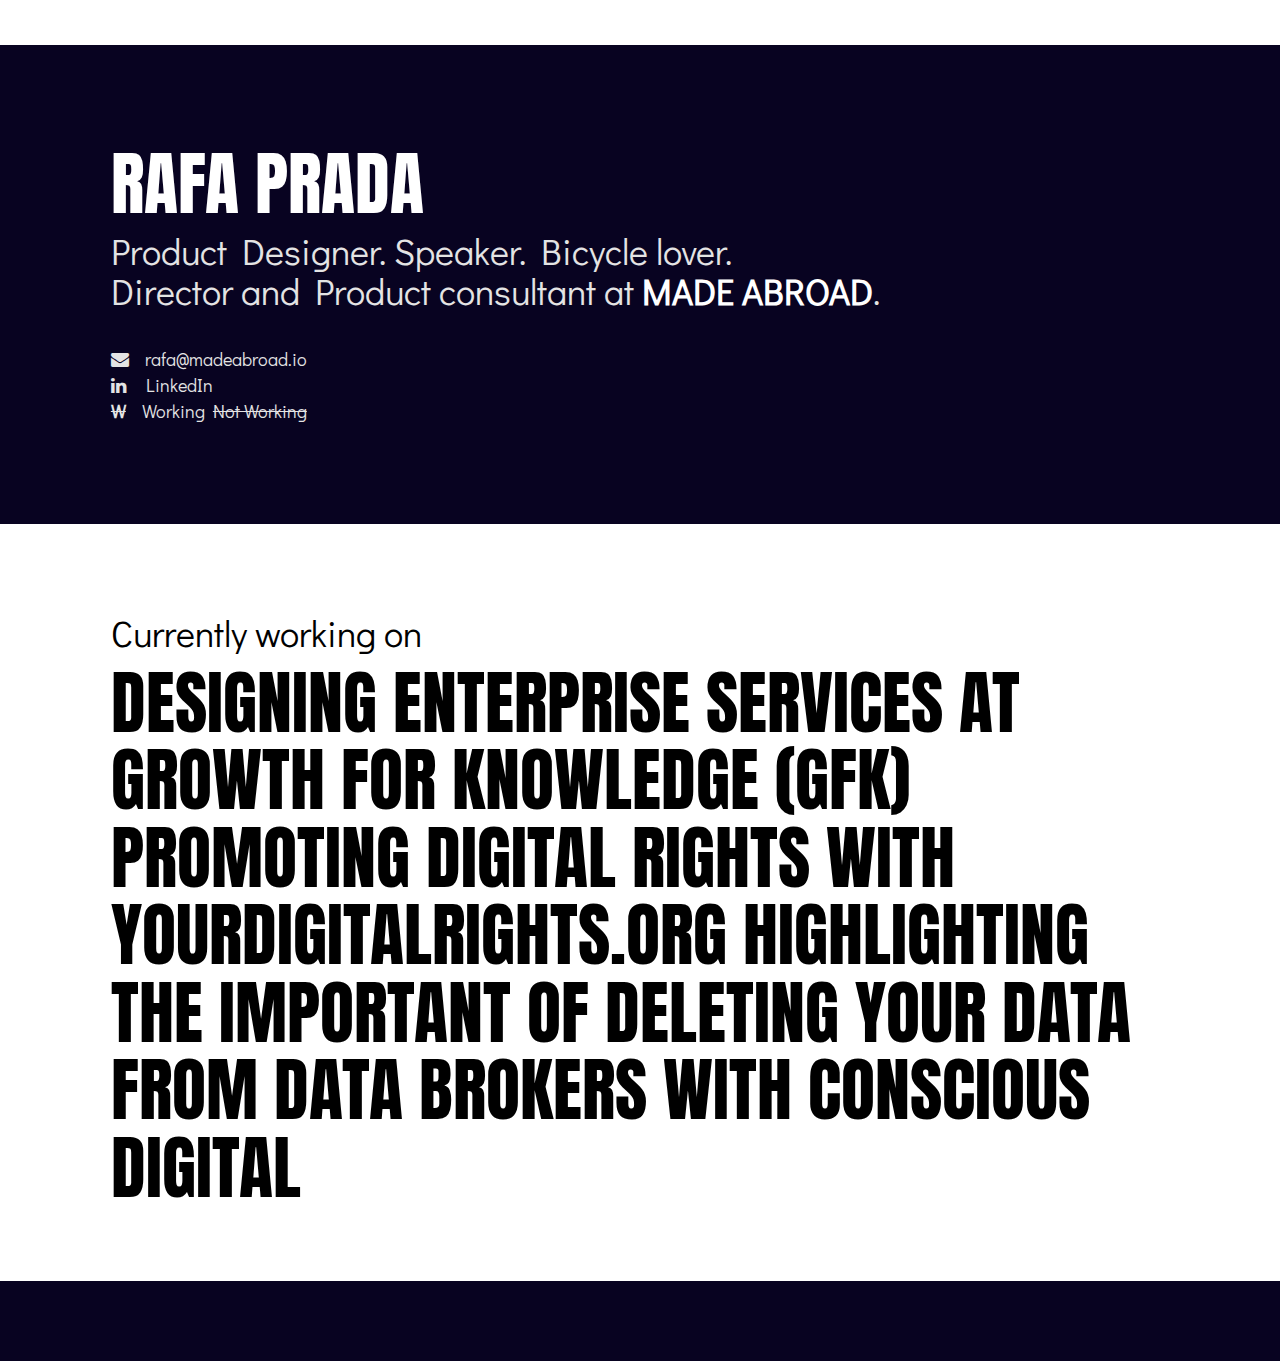
==== index.html @ 38d5f81b "html" ====
<!DOCTYPE html>
<html lang="en">
<head>
  <meta charset="utf-8">
  <title>Rafa Prada - Senior Product Designer</title>
  <meta name="viewport" content="width=device-width, initial-scale=1.0">
  <meta name="description" content="Design leader crafting Ideas, Products and Experiences.">

	<link href="css/bootstrap.css" rel="stylesheet">
	<link href="css/rp-style.css" rel="stylesheet">
	<link href="https://fonts.googleapis.com/css?family=Anton" rel="stylesheet">
	<link rel="stylesheet" href="//maxcdn.bootstrapcdn.com/font-awesome/4.3.0/css/font-awesome.min.css">
	<link href='http://fonts.googleapis.com/css?family=Didact+Gothic' rel='stylesheet' type='text/css'>
	<link rel="shortcut icon" href="http://desigggn.rafaprada.info/case/favicon.ico">

	<script type="text/javascript" src="../../js/jquery.min.js"></script>
	<script type="text/javascript" src="../../js/bootstrap.min.js"></script>

<script>
    (function(f,b){
        var c;
        f.hj=f.hj||function(){(f.hj.q=f.hj.q||[]).push(arguments)};
        f._hjSettings={hjid:30677, hjsv:4};
        c=b.createElement("script");c.async=1;
        c.src="//static.hotjar.com/c/hotjar-"+f._hjSettings.hjid+".js?sv="+f._hjSettings.hjsv;
        b.getElementsByTagName("head")[0].appendChild(c); 
    })(window,document);
</script>

<!-- analytics Tracking Code for www.desigggn.rafaprada.info -->

<script>

  (function(i,s,o,g,r,a,m){i['GoogleAnalyticsObject']=r;i[r]=i[r]||function(){
  (i[r].q=i[r].q||[]).push(arguments)},i[r].l=1*new Date();a=s.createElement(o),
  m=s.getElementsByTagName(o)[0];a.async=1;a.src=g;m.parentNode.insertBefore(a,m)
  })(window,document,'script','https://www.google-analytics.com/analytics.js','ga');

  ga('create', 'UA-80576717-1', 'auto');
  ga('send', 'pageview');

</script>

<style type="text/css">
	.toobig {
	font-size: 5.5vw;
	line-height: 1.1em;
	font-family: 'Anton', sans-serif;
	color: white;
	text-transform: uppercase;
	}

	.hero a {
		font-size: 18px;
	}
	.hero a:hover {
		font-size: 18px;
	}

	.hero h1 a {
		font-size: 36px;
		font-weight: 800;
	}
	.hero h1 a:hover {
		font-size: 36px;
		font-weight: 800;
	}
	@media only screen and (max-width: 768px) {
    /* For mobile phones: */
    	.toobig {
    		font-size: 40px !important;
			letter-spacing: 1.5px;
			font-size: 31px;
			color: white;
		}
		.hero h1 {
			font-size: 22px;
			font-weight: 800;
		}
		.hero h1 a {
			font-size: 22px;
			font-weight: 800;
		}
		.hero h1 a:hover {
			font-size: 22px;
			font-weight: 800;
		}
	}

</style>

</head>

<body>
<?php include("case/menu.html"); ?>

<div class="container home fade-in one">
	<!-- to add a background calss=bg -->
	<div class="clearfix" style="padding-right:5px; padding-left:5px; background-color: #080321; color: #e4e4e4;">
		<div class="col-md-1"></div>
		<div class="col-md-8 column introtext hero">
			<h1 class="toobig">Rafa Prada<!--  <br>Creative designer. Speaker. Educator. Entrepreneur. --></h1>
			<h1 style="color: #e4e4e4;">Product Designer. Speaker. Bicycle lover.<br>
			Director and Product consultant at <strong><a style="color: white" href="https://madeabroad.io/">MADE ABROAD</a></strong>.<!-- <br>
			Currently making software with <strong><a style="color: white" href="https://red-badger.com/">Red Badger</a></strong>. --></h1><br>
	        <p> <a style="color: #e4e4e4;" target="_blank" href="mailto:rafa@madeabroad.io;"><i class="fa fa-envelope" aria-hidden="true"></i>&nbsp;&nbsp;&nbsp;&nbsp;rafa@madeabroad.io</a><br/>
	        	<a style="color: #e4e4e4;" target="_blank" href="http://uk.linkedin.com/in/rafaprada"><i class="fa fa-linkedin"></i>&nbsp;&nbsp;&nbsp;&nbsp;LinkedIn</a><br>
	        	<a style="color: #e4e4e4;" target="_blank" href="https://workingnotworking.com/rafaprada"><strike><b>W</b></strike>&nbsp;&nbsp;&nbsp;&nbsp;Working <strike> Not Working</strike></a>
	        </p>
		</div>
		<div class="col-md-3"></div>
	</div>
	<div class="clearfix" style="margin-right:5px; margin-left:5px;">
		<div class="col-md-1"></div>
		<div class="col-md-10 column introtext" style="margin-bottom:20px; margin-top:80px; background-color: white">
			<h1>Currently working on</h1>
			<p class="toobig">
<!-- 				<a target="_blank" href="http://carmelineshortfilm.rosabeiroa.com">Producer of 'Carmeline', a film by Rosa Beiroa</a> -->
				<a target="_blank" href="https://www.gfk.com/">Designing enterprise services at Growth for Knowledge (GfK)</a>
<!-- 				<a target="_blank" href="https://www.arts.ac.uk/colleges/london-college-of-communication">LCC Mentor 2020</a> -->
<!-- 				<a target="_blank" href="https://www.gov.uk/government/organisations/medicines-and-healthcare-products-regulatory-agency">Senior Product Designer at MHRA (GOV.UK)</a> -->
				<a target="_blank" href="https://yourdigitalrights.org/">Promoting Digital Rights with yourdigitalrights.org</a>
				<a target="_blank" href="https://databrokerswatch.org/">Highlighting the important of deleting your data from Data Brokers with Conscious Digital</a>
<!-- 				<a target="_blank" href="https://opt-out.eu/">Co-founder of Optout.eu</a> -->
<!-- 				<a target="_blank" href="https://www.britishgas.co.uk/">Senior Product Designer for British Gas</a> -->
<!-- 				<a target="_blank" href="https://www.arts.ac.uk/colleges/london-college-of-communication/business-and-innovation/social-innovation">Creative lead and mentor for Talent works</a> -->
<!-- 				<a target="_blank" href="https://www.meetup.com/Energized-Labs/">Co-organiser of Energized Labs Meetup</a> -->
<!-- 				<a target="_blank" href="https://thecontemporaryjournal.org/">Product and Creative lead for The Contemporary Journal</a> -->
<!-- 				<a target="_blank" href="https://oa-research.uk/">Product lead for Open Access Research UK</a> -->
<!-- 				<a target="_blank" href="http://gabriele.co.uk/">Product designer for Gabriele</a> -->
<!-- 				<a target="_blank" href="https://londontechweek.com/">Product designer for London Tech Week (Informa)</a> -->
<!-- 				<a target="_blank" href="http://www.nalla.co.uk/">Design and Code for Nalla Design corporate site</a>-->
			</P>
		</div>
		<div class="col-md-1"></div>
	</div>
</div>
</body>
</html>
---- css/rp-style.css ----
/*sss 2*/

.grid {
	position: relative;
	clear: both;
	margin: 0 auto;
	max-width: 1000px;
	list-style: none;
	text-align: center;
}

/* Common style */
.grid figure {
	position: relative;
	float: left;
	overflow: hidden;
	width: 100%;
	height: auto;
	background: #3085a3;
	text-align: center;
	cursor: pointer;
}

.grid figure {
	position: relative;
	float: left;
	overflow: hidden;
	width: 100%;
	height: auto;
	text-align: centre;
	cursor: pointer;
}

.grid figure img {
	position: relative;
	display: block;
/*	min-height: 100%;*/
	max-width: 100%;
}

.grid figure figcaption{
	padding: 17px 15px;
	color: #000;
	font-size: 1.25em;
	-webkit-backface-visibility: hidden;
	backface-visibility: hidden;
}

.grid figure figcaption::before,
.grid figure figcaption::after {
	pointer-events: none;
}

.grid figure figcaption,
.grid figure figcaption > a {
	position: absolute;
	top: 0;
	left: 0;
	width: 100%;
	height: 100%;
}

/* Anchor will cover the whole item by default */
/* For some effects it will show as a button */
.grid figure figcaption > a {
	z-index: 1000;
	text-indent: 200%;
	white-space: nowrap;
	font-size: 0;
	opacity: 0;
}

.grid figure h2 {
	word-spacing: -0.15em;
	font-weight: 300;
}

.grid figure h2 span {
	font-weight: 800;
}

.grid figure h2,
.grid figure p {
	margin: 0;
}

.grid figure p {
	letter-spacing: 1px;
}

/* Individual effects */

/*---------------*/
/***** Zoe *****/
/*---------------*/

figure.effect-zoe figcaption {
	top: auto;
	bottom: 0;
	height: 3.75em;
	background: #fff;
	-webkit-transition: -webkit-transform 0.35s;
	transition: transform 0.35s;
	-webkit-transform: translate3d(0,100%,0);
	transform: translate3d(0,100%,0);
}

figure.effect-zoe h2 {
	float: left;
}

figure.effect-zoe p.icon-links a {
	float: right;
	color: #3c4a50;
}

figure.effect-zoe:hover p.icon-links a:hover,
figure.effect-zoe:hover p.icon-links a:focus {
	color: #252d31;
}

figure.effect-zoe p.description {
	position: absolute;
	bottom: 8em;
	padding: 2em;
	color: #fff;
	text-transform: none;
	font-size: 90%;
	opacity: 0;
	-webkit-transition: opacity 0.35s;
	transition: opacity 0.35s;
	-webkit-backface-visibility: hidden; /* Fix for Chrome 37.0.2062.120 (Mac) */
}

figure.effect-zoe h2,
figure.effect-zoe p.icon-links a {
	-webkit-transition: -webkit-transform 0.35s;
	transition: transform 0.35s;
	-webkit-transform: translate3d(0,200%,0);
	transform: translate3d(0,200%,0);
}

figure.effect-zoe p.icon-links a span::before {
	display: inline-block;
	padding: 8px 10px;
	font-family: 'feathericons';
	speak: none;
	-webkit-font-smoothing: antialiased;
	-moz-osx-font-smoothing: grayscale;
}

.icon-eye::before {
	content: '\e000';
}

.icon-paper-clip::before {
	content: '\e001';
}

.icon-heart::before {
	content: '\e024';
}

figure.effect-zoe h2 {
	display: inline-block;
}

figure.effect-zoe:hover p.description {
	opacity: 1;
}

figure.effect-zoe:hover figcaption,
figure.effect-zoe:hover h2,
figure.effect-zoe:hover p.icon-links a {
	-webkit-transform: translate3d(0,0,0);
	transform: translate3d(0,0,0);
}

figure.effect-zoe:hover h2 {
	-webkit-transition-delay: 0.05s;
	transition-delay: 0.05s;
}

figure.effect-zoe:hover p.icon-links a:nth-child(3) {
	-webkit-transition-delay: 0.1s;
	transition-delay: 0.1s;
}

figure.effect-zoe:hover p.icon-links a:nth-child(2) {
	-webkit-transition-delay: 0.15s;
	transition-delay: 0.15s;
}

figure.effect-zoe:hover p.icon-links a:first-child {
	-webkit-transition-delay: 0.2s;
	transition-delay: 0.2s;
}
/*-----------------*/
/***** Goliath *****/
/*-----------------*/

figure.effect-goliath {
	background: none;
}

figure.effect-goliath img,
figure.effect-goliath h2 {
	-webkit-transition: -webkit-transform 0.35s;
	transition: transform 0.35s;
}

figure.effect-goliath img {
	-webkit-backface-visibility: hidden;
	backface-visibility: hidden;
}

figure.effect-goliath h2,
figure.effect-goliath p {
	position: absolute;
	bottom: 0;
	left: 0;
	padding: 15px;
}

figure.effect-goliath p {
	text-transform: none;
	font-size: 90%;
	opacity: 0;
	-webkit-transition: opacity 0.35s, -webkit-transform 0.35s;
	transition: opacity 0.35s, transform 0.35s;
	-webkit-transform: translate3d(0,50px,0);
	transform: translate3d(0,50px,0);
}

figure.effect-goliath:hover img {
	-webkit-transform: translate3d(0,-55px,0);
	transform: translate3d(0,-55px,0);
}

figure.effect-goliath:hover h2 {
	-webkit-transform: translate3d(0,-100px,0);
	transform: translate3d(0,-100px,0);
}

figure.effect-goliath:hover p {
	opacity: 1;
	-webkit-transform: translate3d(0,0,0);
	transform: translate3d(0,0,0);
}

/* Media queries */
@media screen and (max-width: 50em) {
	.grid figure {
		display: inline-block;
		float: none;
		margin: 10px auto;
		width: 100%;
	}
}

/*--------------*/
.wrapper {
    position: relative;
    padding: 0;
    width:100%;
    display:block;
}
.text {
    position: absolute;
    top: 0;
    color:#f00;
    background-color:rgba(255,255,255,0.8);
    width: 100px;
    height: 100px;
    line-height:100px;
    text-align: center;
    z-index: 1000000;
    opacity: 0;
    -webkit-transition: all 0.5s ease;
    -moz-transition: all 0.5s ease;
    -o-transition: all 0.5s ease;
    transition: all 0.5s ease;
}
.text:hover {
    opacity:1;
}

img {
    z-index:1;
}


body {
    font-family: 'Didact Gothic', "Helvetica Neue", Helvetica, Arial, sans-serif;
    background-color: #FBFBFB;
    font-size: 18px;
    line-height: 1.428571429;
    color: #080321;
}

/*sss 1*/

.sss {
	height: 0;
	margin: 0;
	padding: 0;
	position: relative;
	display: block;
	overflow: hidden;
}

.ssslide {
	width: 100%;
	margin: 0;
	padding: 0;
	position: absolute;
	top: 0;
	left: 0;
	display: none;
	overflow: hidden;
}

.ssslide img {
	max-width: 100%;
	height: auto;
	margin: 0 auto;
	padding: 0;
	position: relative;
	display: block;
}

.sssnext, .sssprev {
	width: 25px;
	height: 100%;
	margin: 0;
	position: absolute;
	top: 0;
	background: url('../case/arrow.png') no-repeat;
	z-index: 1000;
}

.sssprev {
	left: 5%;
	background-position: 0 75px;
}

.sssnext {
	right: 4.3%;
	background-position: -26px 75px;
}

.sssprev:hover, .sssnext:hover {
	cursor: pointer;
}

/* make keyframes that tell the start state and the end state of our object */
/* 
@-webkit-keyframes fadeIn { from { opacity:0; } to { opacity:1; } }
@-moz-keyframes fadeIn { from { opacity:0; } to { opacity:1; } }
@keyframes fadeIn { from { opacity:0; } to { opacity:1; } }
 
.fade-in {
	opacity:0;   make things invisible upon start 
	-webkit-animation:fadeIn ease-in 1;   call our keyframe named fadeIn, use animattion ease-in and repeat it only 1 time 
	-moz-animation:fadeIn ease-in 1;
	animation:fadeIn ease-in 1;
 
	-webkit-animation-fill-mode:forwards;   this makes sure that after animation is done we remain at the last keyframe value (opacity: 1)
	-moz-animation-fill-mode:forwards;
	animation-fill-mode:forwards;
 
	-webkit-animation-duration:1.2s;
	-moz-animation-duration:1.2s;
	animation-duration:1,2s;
}
 
.fade-in.one {
	-webkit-animation-delay: 0.1s;
	-moz-animation-delay: 0.1s;
	animation-delay: 0.1s;
}

.fade-in.two {
	-webkit-animation-delay: 0.3s;
	-moz-animation-delay: 0.3s;
	animation-delay: 0.3s;
}

.fade-in.end {
    	transition: all 1s ease-in-out;
    	opacity: 0;
    }
*/
.imgheader {
    display: block;
    width: 100%;
/*    padding-right: 20px;*/
}

.home {
	background-color:white;
	padding: 45px 0;
}

.footer {
	position: fixed;
	bottom: 0;
	left: 0;
	width: 100%;
	height: 140px;
	background-color: #080321;
	color: #DADADA;
    padding: 2vw 3vw;
}

.leftbox {
    padding: 0 30px 0 0;
}

.introtext {
	margin: 90px 0px;
}

/*.introtext h1 {
  line-height: 1em;
  font-size: 32px;
}

.introtext h1 a {
  line-height: 1em;
  font-size: 32px;
  color:#2d76f9;
}*/

.intro {
    margin-bottom: 40px;
}

.imgleft {
	padding: 0 5px 10px 0;
	width: 100%;
}

.imgright {
	padding: 0 0 10px 5px;
	width: 100%;
}

@media (max-width: 600px) {
	.leftbox {
	    padding: 0 0px 0 0;
	}

	.introtext {
		margin: 50px 10px;
	}

	.intro {
	    margin-bottom: 0px;
	}

	.imgleft {
		padding: 0 0 10px 0;
		width: 100%;
	}

	.imgright {
		padding: 0 0 10px 0;
		width: 100%;
	}
	.introtext h1 {
	  line-height: 1em;
	  font-size: 1.4em;
	}
}

.firstdiv {
	padding-top: 64px;
}


/*Masonry*/

* { box-sizing: border-box; }

/* ---- grid ---- */

.grid {
  max-width: 100%;
  margin: auto auto;
}

/* clearfix */
.grid:after {
  content: '';
  display: block;
  clear: both;
}

.grid-item {
  width: 99%;
  height: auto;
  float: left;
  padding: 2px;
  margin-bottom: 2px;
}

.grid-item--width2 { max-width: 320px; }
.grid-item--width3 { max-width: 480px; }
.grid-item--width4 { max-width: 630px; }
.grid-item--width5 { max-width: 900px; }

.grid-item--height2 { height: 196px; }
.grid-item--height3 { height: 256px; }
.grid-item--height4 { height: 356px; }
.grid-item--height5 { height: 552px; }

.caption  { position: absolute; }

@media only screen and (max-width : 768px) { 
		.grid-item {
		width: 100% !important;
		height: auto;
		margin: auto;
		margin-bottom: 2px;
	}
	.grid-item--width2 { max-width: 100%; }
	.grid-item--width3 { max-width: 100%; }
	.grid-item--width4 { max-width: 100%; }
	.grid-item--width5 { max-width: 100%; }
 }
@media only screen and (min-width : 768px) { 
		.grid {
		width: 100%;
		max-width: 1600px;
		height: auto;
		margin: auto;
	}
 }

img {
  width: 100%;
}

/*text on project card*/

.summary-container {
    width: 100%;
    text-align: center;
    display: -webkit-flex;
    display: flex;
    -webkit-flex-direction: row /* works with row or column */ flex-direction: row;
    -webkit-align-items: center;
    align-items: center;
    -webkit-justify-content: center;
    justify-content: center;
    opacity: 0;
	transform: translateY(-15px);
    transition opacity: 600ms cubic-bezier(0.19, 1, 0.22, 1), transform 600ms cubic-bezier(0.19, 1, 0.22, 1);
    transition-delay: 200ms;
}

.foot a:hover {
		color: #f71c3c;
		-o-transition:.4s;
		-ms-transition:.4s;
		-moz-transition:.4s;
		-webkit-transition:.4s;
		  /* ...and now for the proper property */
		transition:.4s;
}

html {
	background-color: #080321;
}

.WNW span{
	text-decoration: line-through;
}
.hero a {
	font-size: 18px;
}
.hero a:hover {
	font-size: 18px;
}
.hero h2 {
	font-size: 30px;
	font-weight: 800;
}
.hero h2 a {
	font-size: 30px;
	font-weight: 800;
}
.hero h2 a:hover {
	font-size: 30px;
	font-weight: 800;
	text-decoration: underline;
	-o-transition:.4s;
	-ms-transition:.4s;
	-moz-transition:.4s;
	-webkit-transition:.4s;
	transition:.4s;
}
.toobig {
font-size: 5.5vw;
line-height: 1.1em;
font-family: 'Anton', sans-serif;
color: white;
text-transform: uppercase;
}

.toobig a {
	font-size: 5.5vw;
	line-height: 1.1em;
	font-family: 'Anton', sans-serif;
	text-transform: uppercase;
}
.toobig a:hover {
	color: #f71c3c;
	-o-transition:.4s;
	-ms-transition:.4s;
	-moz-transition:.4s;
	-webkit-transition:.4s;
	transition:.4s;
}
.talks {
	background-color: #080321;
	color: white;
}
.talks a {
	font-size: 18px;
	color: white;
}
.talks a:hover {
	font-size: 18px;
	text-decoration: underline;
	-o-transition:.4s;
	-ms-transition:.4s;
	-moz-transition:.4s;
	-webkit-transition:.4s;
	transition:.4s;
}

.talks a:visited {
	font-size: 18px;
}

.talks a:focus {
	font-size: 18px;
}

@media only screen and (max-width: 768px) {
/* For mobile phones: */
	.toobig {
		font-size: 12vw;
		letter-spacing: 1.5px;
		color: white;
	}
	.toobig a {
		font-size: 12vw;
		line-height: 0em;
		letter-spacing: -1px;
		font-family: 'Anton', sans-s
	}
	.talks h1{
		font-size: 14vw;
		font-family: 'Anton', sans-s
	}
	.hero h1 {
		font-size: 14vw;
		font-family: 'Anton', sans-s
	}
	.hero h2 {
		font-size: 22px;
		font-weight: 800;
	}
	.hero h2 a {
		font-size: 22px;
		font-weight: 800;
	}
	.hero h2 a:hover {
		font-size: 22px;
		font-weight: 800;
		-o-transition:.4s;
		-ms-transition:.4s;
		-moz-transition:.4s;
		-webkit-transition:.4s;
		transition:.4s;
	}
}
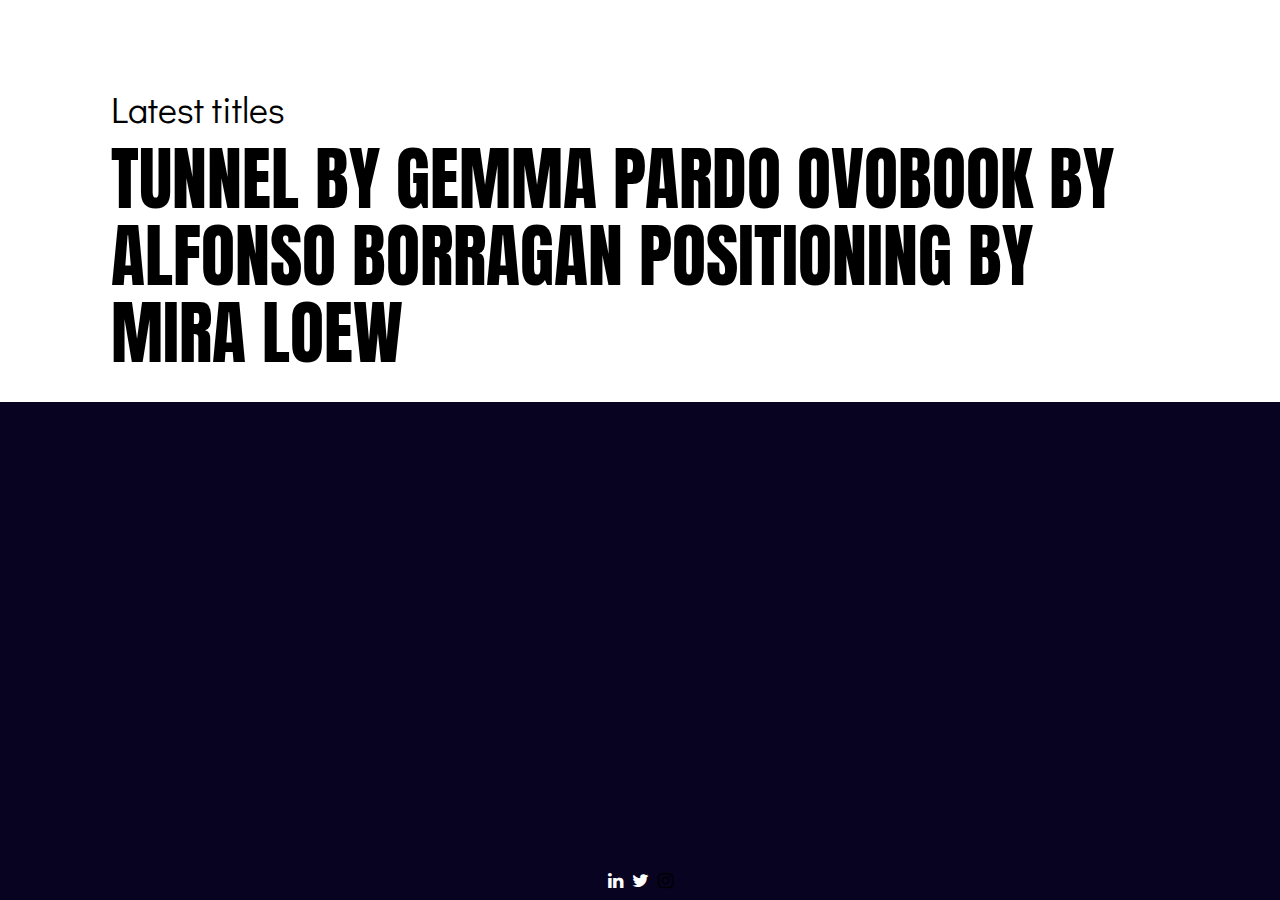
==== commit b55b292c: "books" ====
--- a/index.html
+++ b/index.html
@@ -2,7 +2,7 @@
 <html lang="en">
 <head>
   <meta charset="utf-8">
-  <title>Rafa Prada - Senior Product Designer</title>
+  <title>Oula books</title>
   <meta name="viewport" content="width=device-width, initial-scale=1.0">
   <meta name="description" content="Design leader crafting Ideas, Products and Experiences.">
 
@@ -92,48 +92,38 @@
 </head>
 
 <body>
-<?php include("case/menu.html"); ?>
-
 <div class="container home fade-in one">
 	<!-- to add a background calss=bg -->
-	<div class="clearfix" style="padding-right:5px; padding-left:5px; background-color: #080321; color: #e4e4e4;">
+<!-- 	<div class="clearfix" style="padding-right:5px; padding-left:5px; background-color: #080321; color: #e4e4e4;">
 		<div class="col-md-1"></div>
 		<div class="col-md-8 column introtext hero">
-			<h1 class="toobig">Rafa Prada<!--  <br>Creative designer. Speaker. Educator. Entrepreneur. --></h1>
-			<h1 style="color: #e4e4e4;">Product Designer. Speaker. Bicycle lover.<br>
-			Director and Product consultant at <strong><a style="color: white" href="https://madeabroad.io/">MADE ABROAD</a></strong>.<!-- <br>
-			Currently making software with <strong><a style="color: white" href="https://red-badger.com/">Red Badger</a></strong>. --></h1><br>
+			<h1 class="toobig">OULAS</h1>
+			<h1 style="color: #e4e4e4;">Photography books</h1><br>
 	        <p> <a style="color: #e4e4e4;" target="_blank" href="mailto:rafa@madeabroad.io;"><i class="fa fa-envelope" aria-hidden="true"></i>&nbsp;&nbsp;&nbsp;&nbsp;rafa@madeabroad.io</a><br/>
 	        	<a style="color: #e4e4e4;" target="_blank" href="http://uk.linkedin.com/in/rafaprada"><i class="fa fa-linkedin"></i>&nbsp;&nbsp;&nbsp;&nbsp;LinkedIn</a><br>
 	        	<a style="color: #e4e4e4;" target="_blank" href="https://workingnotworking.com/rafaprada"><strike><b>W</b></strike>&nbsp;&nbsp;&nbsp;&nbsp;Working <strike> Not Working</strike></a>
 	        </p>
 		</div>
 		<div class="col-md-3"></div>
-	</div>
+	</div> -->
 	<div class="clearfix" style="margin-right:5px; margin-left:5px;">
 		<div class="col-md-1"></div>
 		<div class="col-md-10 column introtext" style="margin-bottom:20px; margin-top:80px; background-color: white">
-			<h1>Currently working on</h1>
+			<h1>Latest titles</h1>
 			<p class="toobig">
-<!-- 				<a target="_blank" href="http://carmelineshortfilm.rosabeiroa.com">Producer of 'Carmeline', a film by Rosa Beiroa</a> -->
-				<a target="_blank" href="https://www.gfk.com/">Designing enterprise services at Growth for Knowledge (GfK)</a>
-<!-- 				<a target="_blank" href="https://www.arts.ac.uk/colleges/london-college-of-communication">LCC Mentor 2020</a> -->
-<!-- 				<a target="_blank" href="https://www.gov.uk/government/organisations/medicines-and-healthcare-products-regulatory-agency">Senior Product Designer at MHRA (GOV.UK)</a> -->
-				<a target="_blank" href="https://yourdigitalrights.org/">Promoting Digital Rights with yourdigitalrights.org</a>
-				<a target="_blank" href="https://databrokerswatch.org/">Highlighting the important of deleting your data from Data Brokers with Conscious Digital</a>
-<!-- 				<a target="_blank" href="https://opt-out.eu/">Co-founder of Optout.eu</a> -->
-<!-- 				<a target="_blank" href="https://www.britishgas.co.uk/">Senior Product Designer for British Gas</a> -->
-<!-- 				<a target="_blank" href="https://www.arts.ac.uk/colleges/london-college-of-communication/business-and-innovation/social-innovation">Creative lead and mentor for Talent works</a> -->
-<!-- 				<a target="_blank" href="https://www.meetup.com/Energized-Labs/">Co-organiser of Energized Labs Meetup</a> -->
-<!-- 				<a target="_blank" href="https://thecontemporaryjournal.org/">Product and Creative lead for The Contemporary Journal</a> -->
-<!-- 				<a target="_blank" href="https://oa-research.uk/">Product lead for Open Access Research UK</a> -->
-<!-- 				<a target="_blank" href="http://gabriele.co.uk/">Product designer for Gabriele</a> -->
-<!-- 				<a target="_blank" href="https://londontechweek.com/">Product designer for London Tech Week (Informa)</a> -->
-<!-- 				<a target="_blank" href="http://www.nalla.co.uk/">Design and Code for Nalla Design corporate site</a>-->
+				<a target="_blank" href="https://www.gfk.com/">Tunnel by Gemma Pardo</a>
+				<a target="_blank" href="https://yourdigitalrights.org/">Ovobook by Alfonso Borragan</a>
+				<a target="_blank" href="https://yourdigitalrights.org/">Positioning by Mira Loew</a>
 			</P>
 		</div>
 		<div class="col-md-1"></div>
 	</div>
 </div>
+<div class="fade-in one foot" style="position: fixed; bottom: 0px; text-align: center; width: 100%; font-size: 12px;line-height: 1em; padding-top: 22px; background-color: #080321; color: white; z-index: -1;">
+	<p>
+		<a target="_blank" href="http://uk.linkedin.com/in/rafaprada" style="font-size: 18px; color:white;"><i class="fa fa-linkedin"></i></a>
+		&nbsp;&nbsp;<a target="_blank" href="https://twitter.com/roughprada/" style="font-size: 18px;  color:white;"><i class="fa fa-twitter" aria-hidden="true"></i></a>
+		&nbsp;&nbsp;<a target="_blank" href="https://www.instagram.com/london_walls/" style="font-size: 18px"><i class="fa fa-instagram" aria-hidden="true"></i></a></p>
+</div>
 </body>
 </html>
--- a/css/rp-style.css
+++ b/css/rp-style.css
@@ -399,7 +399,7 @@
 
 .home {
 	background-color:white;
-	padding: 45px 0;
+	padding: 0px 0;
 }
 
 .footer {
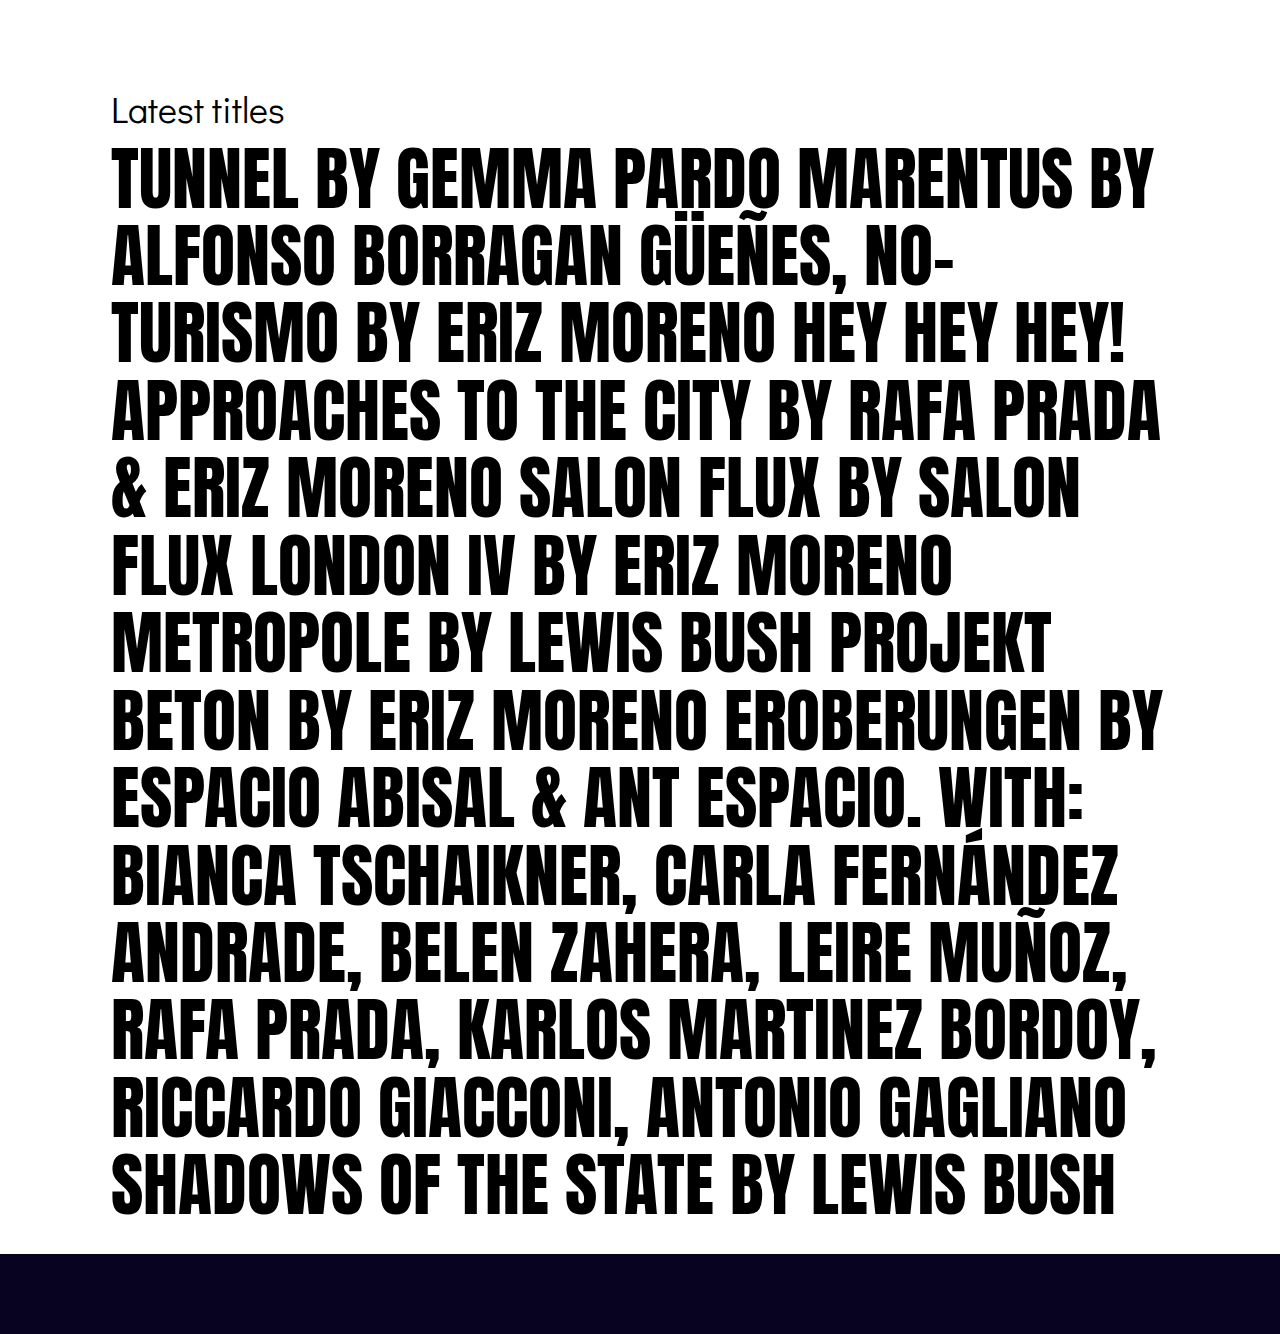
==== commit 29a1390f: "all books" ====
--- a/index.html
+++ b/index.html
@@ -112,8 +112,15 @@
 			<h1>Latest titles</h1>
 			<p class="toobig">
 				<a target="_blank" href="https://www.gfk.com/">Tunnel by Gemma Pardo</a>
-				<a target="_blank" href="https://yourdigitalrights.org/">Ovobook by Alfonso Borragan</a>
-				<a target="_blank" href="https://yourdigitalrights.org/">Positioning by Mira Loew</a>
+				<a target="_blank" href="https://yourdigitalrights.org/">Marentus by Alfonso Borragan</a>
+				<a target="_blank" href="https://yourdigitalrights.org/">Güeñes, no-turismo by Eriz Moreno</a>
+				<a target="_blank" href="https://yourdigitalrights.org/">Hey Hey Hey! Approaches to the city by Rafa Prada & Eriz moreno</a>
+				<a target="_blank" href="https://yourdigitalrights.org/">Salon Flux by Salon Flux</a>
+				<a target="_blank" href="https://yourdigitalrights.org/">London IV by Eriz Moreno</a>
+				<a target="_blank" href="https://yourdigitalrights.org/">Metropole by Lewis Bush</a>
+				<a target="_blank" href="https://yourdigitalrights.org/">Projekt Beton by Eriz Moreno</a>
+				<a target="_blank" href="https://yourdigitalrights.org/">Eroberungen by Espacio Abisal & ANT Espacio. With: Bianca Tschaikner, Carla Fernández Andrade, Belen Zahera, Leire Muñoz, Rafa Prada, Karlos Martinez Bordoy, Riccardo Giacconi, Antonio Gagliano</a>
+				<a target="_blank" href="https://yourdigitalrights.org/">Shadows of the State by Lewis Bush</a>
 			</P>
 		</div>
 		<div class="col-md-1"></div>
